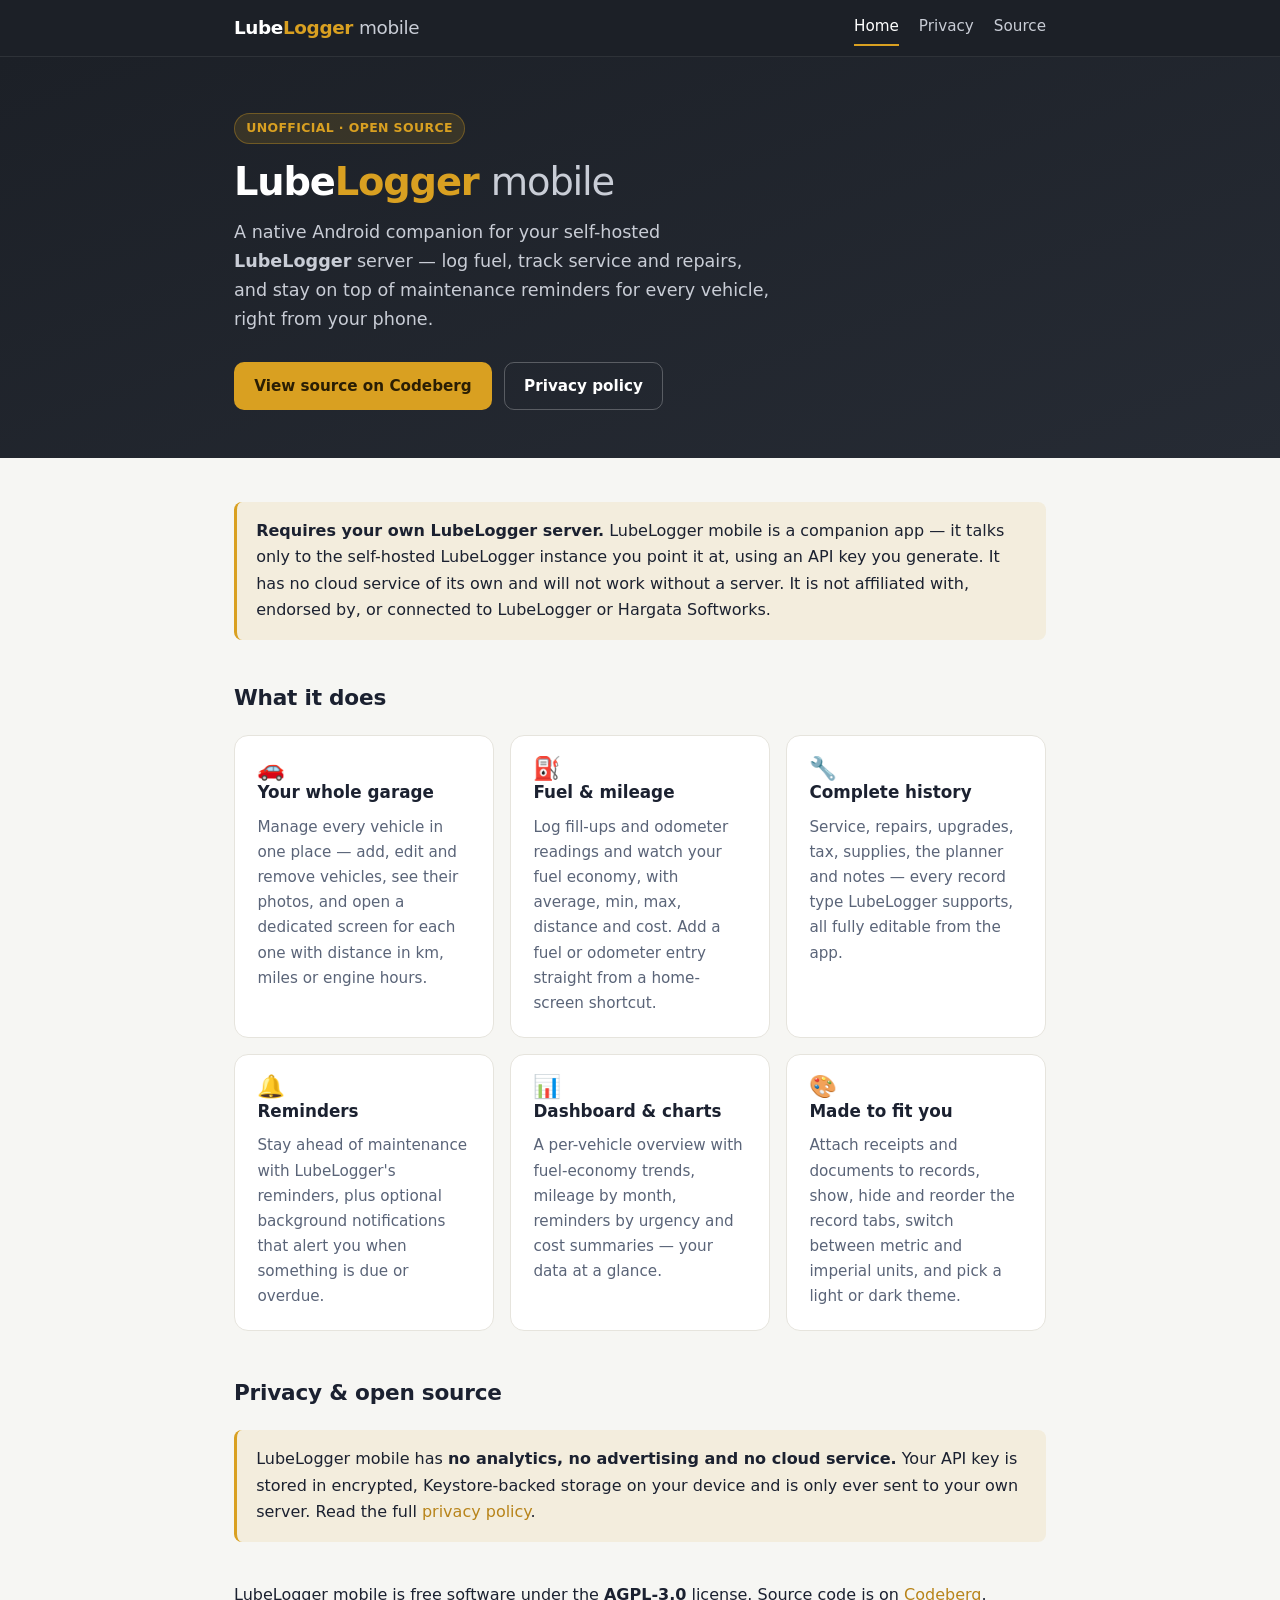
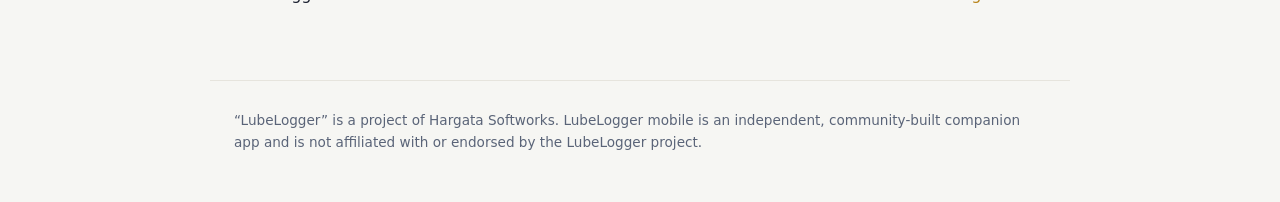
==== index.html @ 5e7508a0 "docs: add Codeberg Pages landing page and privacy policy" ====
<!DOCTYPE html>
<!-- Hosted on Codeberg Pages: https://doyouhost.codeberg.page/lubelogger-mobile/ -->
<html lang="en">
<head>
  <meta charset="utf-8">
  <meta name="viewport" content="width=device-width, initial-scale=1">
  <title>LubeLogger mobile — companion for a self-hosted LubeLogger vehicle manager</title>
  <meta name="description" content="LubeLogger mobile is an unofficial, open-source Android companion for a self-hosted LubeLogger server — track fuel, service, reminders and the full maintenance history of your vehicles.">
  <link rel="stylesheet" href="style.css">
</head>
<body>
  <nav class="nav">
    <div class="container">
      <a class="brand" href="index.html">Lube<span class="accent">Logger</span> <span class="sub">mobile</span></a>
      <div class="links">
        <a href="index.html" class="active">Home</a>
        <a href="privacy.html">Privacy</a>
        <a href="https://codeberg.org/DoYouHost/lubelogger-mobile">Source</a>
      </div>
    </div>
  </nav>

  <header class="hero">
    <div class="container">
      <span class="badge">Unofficial · Open source</span>
      <h1>Lube<span class="accent">Logger</span> <span class="sub">mobile</span></h1>
      <p class="tagline">A native Android companion for your self-hosted
      <strong>LubeLogger</strong> server — log fuel, track service and repairs, and stay on top
      of maintenance reminders for every vehicle, right from your phone.</p>
      <div class="cta">
        <a class="btn btn-primary" href="https://codeberg.org/DoYouHost/lubelogger-mobile">View source on Codeberg</a>
        <a class="btn btn-ghost" href="privacy.html">Privacy policy</a>
      </div>
    </div>
  </header>

  <main>
    <div class="container">
      <div class="callout">
        <strong>Requires your own LubeLogger server.</strong> LubeLogger mobile is a companion app — it
        talks only to the self-hosted LubeLogger instance you point it at, using an API key you
        generate. It has no cloud service of its own and will not work without a server. It is not
        affiliated with, endorsed by, or connected to LubeLogger or Hargata Softworks.
      </div>

      <h2 class="section-title">What it does</h2>
      <div class="features">
        <div class="feature">
          <div class="ico">🚗</div>
          <h3>Your whole garage</h3>
          <p>Manage every vehicle in one place — add, edit and remove vehicles, see their photos,
          and open a dedicated screen for each one with distance in km, miles or engine hours.</p>
        </div>
        <div class="feature">
          <div class="ico">⛽</div>
          <h3>Fuel &amp; mileage</h3>
          <p>Log fill-ups and odometer readings and watch your fuel economy, with average, min, max,
          distance and cost. Add a fuel or odometer entry straight from a home-screen shortcut.</p>
        </div>
        <div class="feature">
          <div class="ico">🔧</div>
          <h3>Complete history</h3>
          <p>Service, repairs, upgrades, tax, supplies, the planner and notes — every record type
          LubeLogger supports, all fully editable from the app.</p>
        </div>
        <div class="feature">
          <div class="ico">🔔</div>
          <h3>Reminders</h3>
          <p>Stay ahead of maintenance with LubeLogger's reminders, plus optional background
          notifications that alert you when something is due or overdue.</p>
        </div>
        <div class="feature">
          <div class="ico">📊</div>
          <h3>Dashboard &amp; charts</h3>
          <p>A per-vehicle overview with fuel-economy trends, mileage by month, reminders by urgency
          and cost summaries — your data at a glance.</p>
        </div>
        <div class="feature">
          <div class="ico">🎨</div>
          <h3>Made to fit you</h3>
          <p>Attach receipts and documents to records, show, hide and reorder the record tabs,
          switch between metric and imperial units, and pick a light or dark theme.</p>
        </div>
      </div>

      <h2 class="section-title">Privacy &amp; open source</h2>
      <div class="callout">
        LubeLogger mobile has <strong>no analytics, no advertising and no cloud service.</strong> Your
        API key is stored in encrypted, Keystore-backed storage on your device and is only ever sent
        to your own server. Read the full <a href="privacy.html">privacy policy</a>.
      </div>
      <p>LubeLogger mobile is free software under the <strong>AGPL-3.0</strong> license. Source code is
      on <a href="https://codeberg.org/DoYouHost/lubelogger-mobile">Codeberg</a>.</p>
    </div>
  </main>

  <footer>
    <div class="container">
      &ldquo;LubeLogger&rdquo; is a project of Hargata Softworks. LubeLogger mobile is an independent,
      community-built companion app and is not affiliated with or endorsed by the LubeLogger project.
    </div>
  </footer>
</body>
</html>
---- style.css ----
:root {
  --ink: #1c2027;
  --ink-2: #262b34;
  --accent: #d9a021;
  --accent-dark: #b8841a;
  --accent-ink: #2a1e04;
  --text: #1b2130;
  --muted: #5a6478;
  --bg: #f6f6f3;
  --card: #ffffff;
  --border: #e6e4dd;
  --gutter: 1.5rem;
  --card-pad: 1.75rem;
  --max: 860px;
}
@media (prefers-color-scheme: dark) {
  :root {
    --text: #ece9e1;
    --muted: #a8a294;
    --bg: #0f1114;
    --card: #1a1e24;
    --border: #2c313a;
  }
}

* { box-sizing: border-box; }
html { scroll-behavior: smooth; }
body {
  margin: 0;
  font-family: system-ui, -apple-system, "Segoe UI", Roboto, sans-serif;
  line-height: 1.65;
  color: var(--text);
  background: var(--bg);
  -webkit-font-smoothing: antialiased;
}

.container { max-width: var(--max); margin: 0 auto; padding: 0 var(--gutter); }

/* --- Top navigation --- */
.nav {
  position: sticky;
  top: 0;
  z-index: 10;
  background: var(--ink);
  color: #fff;
  border-bottom: 1px solid rgba(255, 255, 255, 0.08);
}
.nav .container {
  display: flex;
  align-items: center;
  justify-content: space-between;
  height: 56px;
}
.nav .brand {
  font-weight: 700;
  font-size: 1.15rem;
  letter-spacing: -0.02em;
  color: #fff;
  text-decoration: none;
}
.nav .brand .accent { color: var(--accent); }
.nav .brand .sub { color: #c9cdd6; font-weight: 400; }
.nav .links { display: flex; gap: 1.25rem; }
.nav .links a {
  color: #c9cdd6;
  text-decoration: none;
  font-size: 0.95rem;
  padding: 0.25rem 0;
  border-bottom: 2px solid transparent;
}
.nav .links a:hover { color: #fff; }
.nav .links a.active { color: #fff; border-bottom-color: var(--accent); }

/* --- Hero --- */
.hero {
  background: linear-gradient(160deg, var(--ink) 0%, var(--ink-2) 100%);
  color: #fff;
  padding: 3.5rem 0 3rem;
}
.hero h1 { margin: 0; font-size: 2.4rem; letter-spacing: -0.03em; line-height: 1.15; }
.hero h1 .accent { color: var(--accent); }
.hero h1 .sub { color: #c9cdd6; font-weight: 400; }
.hero .tagline { margin: 0.9rem 0 0; color: #c9cdd6; font-size: 1.1rem; max-width: 48ch; }
.hero .badge {
  display: inline-block;
  margin-bottom: 1rem;
  padding: 0.25rem 0.7rem;
  font-size: 0.78rem;
  font-weight: 600;
  letter-spacing: 0.03em;
  text-transform: uppercase;
  color: var(--accent);
  background: rgba(217, 160, 33, 0.14);
  border: 1px solid rgba(217, 160, 33, 0.35);
  border-radius: 999px;
}
.cta { display: flex; flex-wrap: wrap; gap: 0.75rem; margin-top: 1.75rem; }
.btn {
  display: inline-flex;
  align-items: center;
  gap: 0.45rem;
  padding: 0.65rem 1.2rem;
  border-radius: 10px;
  font-weight: 600;
  font-size: 0.95rem;
  text-decoration: none;
  border: 1px solid transparent;
}
.btn-primary { background: var(--accent); color: var(--accent-ink); }
.btn-primary:hover { background: var(--accent-dark); }
.btn-ghost { background: transparent; color: #fff; border-color: rgba(255, 255, 255, 0.25); }
.btn-ghost:hover { border-color: #fff; }

/* --- Sections --- */
main { padding: 2.75rem 0 1rem; }
.section-title { font-size: 1.35rem; letter-spacing: -0.01em; margin: 0 0 1.25rem; }
.callout {
  background: rgba(217, 160, 33, 0.10);
  border-left: 3px solid var(--accent);
  border-radius: 8px;
  padding: 1rem 1.2rem;
  margin: 0 0 2.5rem;
}
.callout strong { font-weight: 650; }

.features {
  display: grid;
  grid-template-columns: repeat(auto-fit, minmax(230px, 1fr));
  gap: 1rem;
  margin-bottom: 2.75rem;
}
.feature {
  background: var(--card);
  border: 1px solid var(--border);
  border-radius: 14px;
  padding: 1.3rem 1.4rem;
}
.feature h3 { margin: 0 0 0.5rem; font-size: 1.05rem; }
.feature p { margin: 0; color: var(--muted); font-size: 0.95rem; }
.feature .ico { font-size: 1.4rem; line-height: 1; }

a { color: var(--accent-dark); text-decoration: none; }
@media (prefers-color-scheme: dark) { a { color: var(--accent); } }
a:hover { text-decoration: underline; }

/* --- Article (privacy) --- */
.card {
  background: var(--card);
  border: 1px solid var(--border);
  border-radius: 14px;
  padding: var(--card-pad);
  box-shadow: 0 6px 24px rgba(16, 22, 34, 0.06);
}
.card h2 {
  font-size: 1.2rem;
  margin: 1.75rem 0 0.5rem;
  padding-top: 1.5rem;
  border-top: 1px solid var(--border);
}
.card h2:first-of-type { border-top: none; padding-top: 0; margin-top: 0.75rem; }
.card p:first-child { margin-top: 0; }
.card ul { padding-left: 1.25rem; margin: 0.5rem 0; }
.card li { margin: 0.35rem 0; }
.card strong { font-weight: 650; }
.updated { color: var(--muted); font-size: 0.9rem; margin: 0 0 1.25rem; }
.page-title { font-size: 1.9rem; letter-spacing: -0.02em; margin: 0.5rem 0 1.5rem; }

/* --- Footer --- */
footer {
  padding: 2.5rem 0 3rem;
  color: var(--muted);
  font-size: 0.85rem;
}
footer .container { border-top: 1px solid var(--border); padding-top: 1.75rem; }

@media (max-width: 520px) {
  .hero h1 { font-size: 2rem; }
  .nav .links { gap: 1rem; }
}
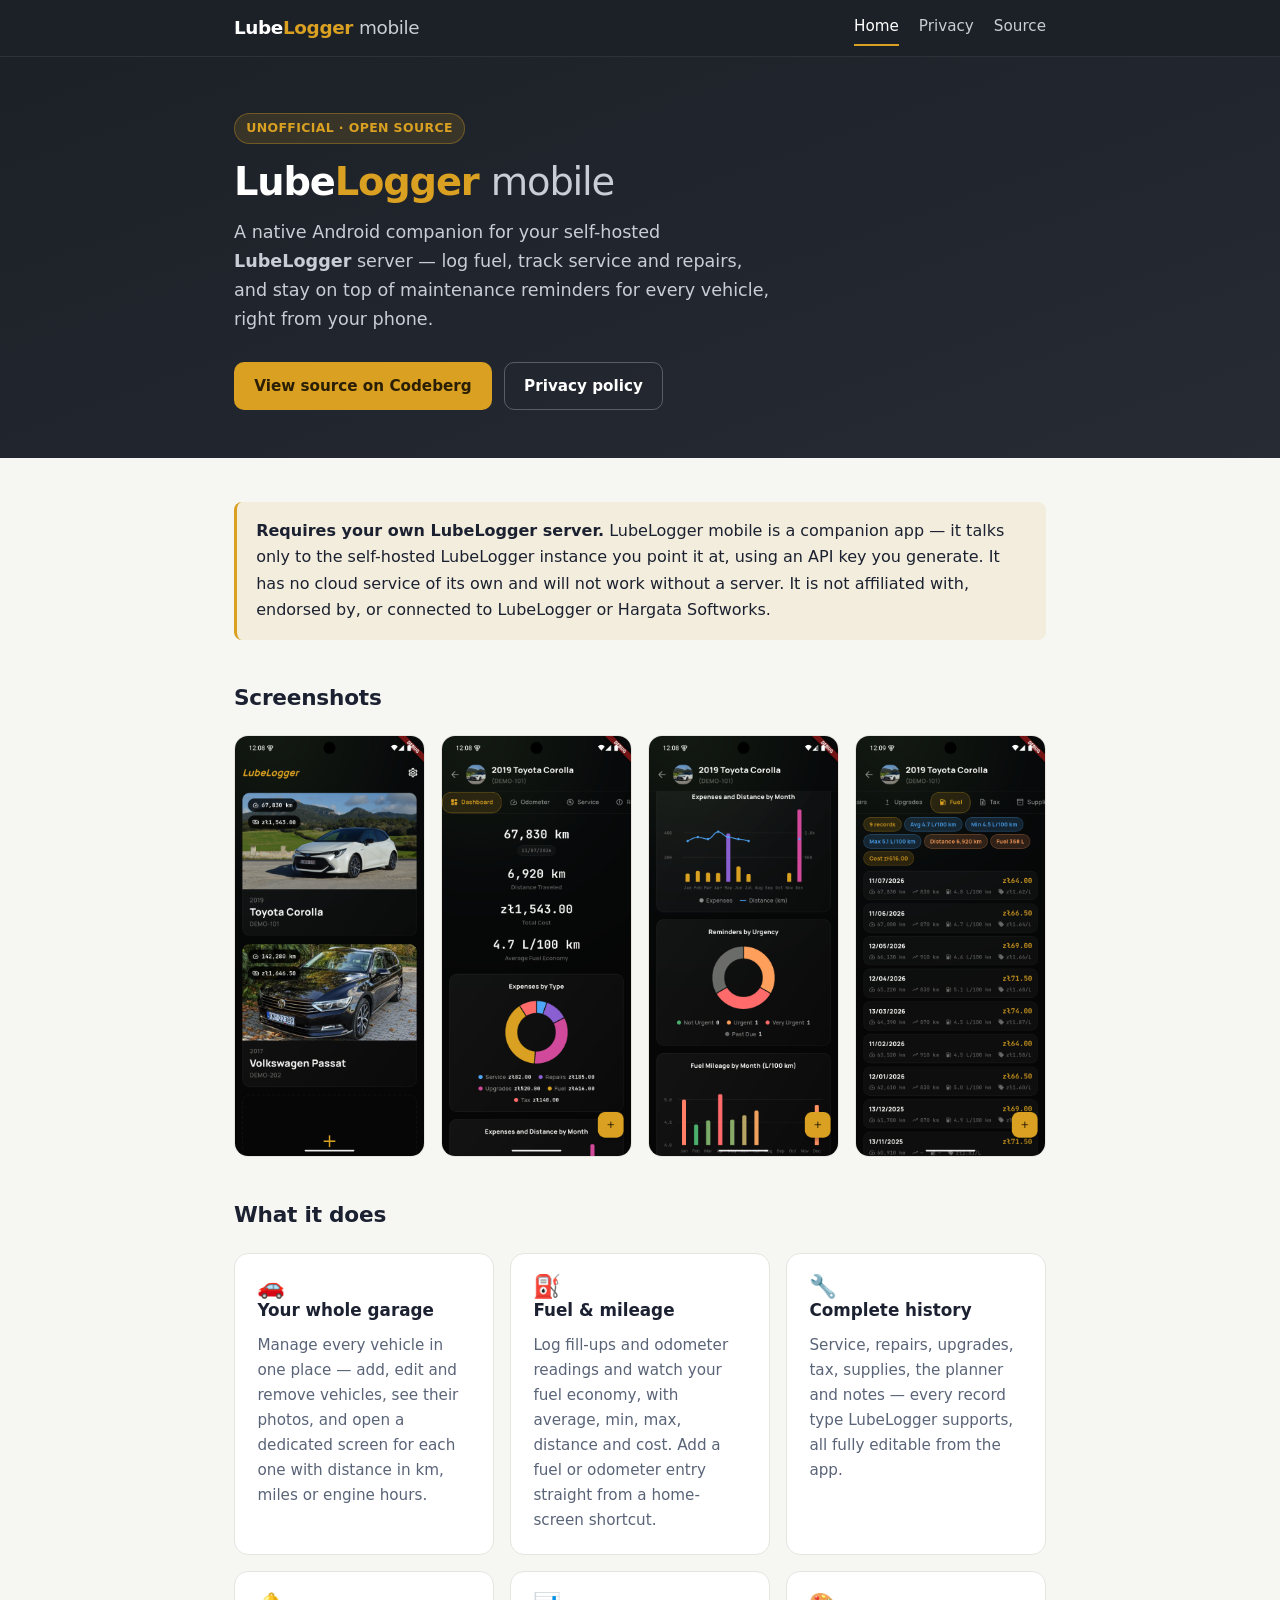
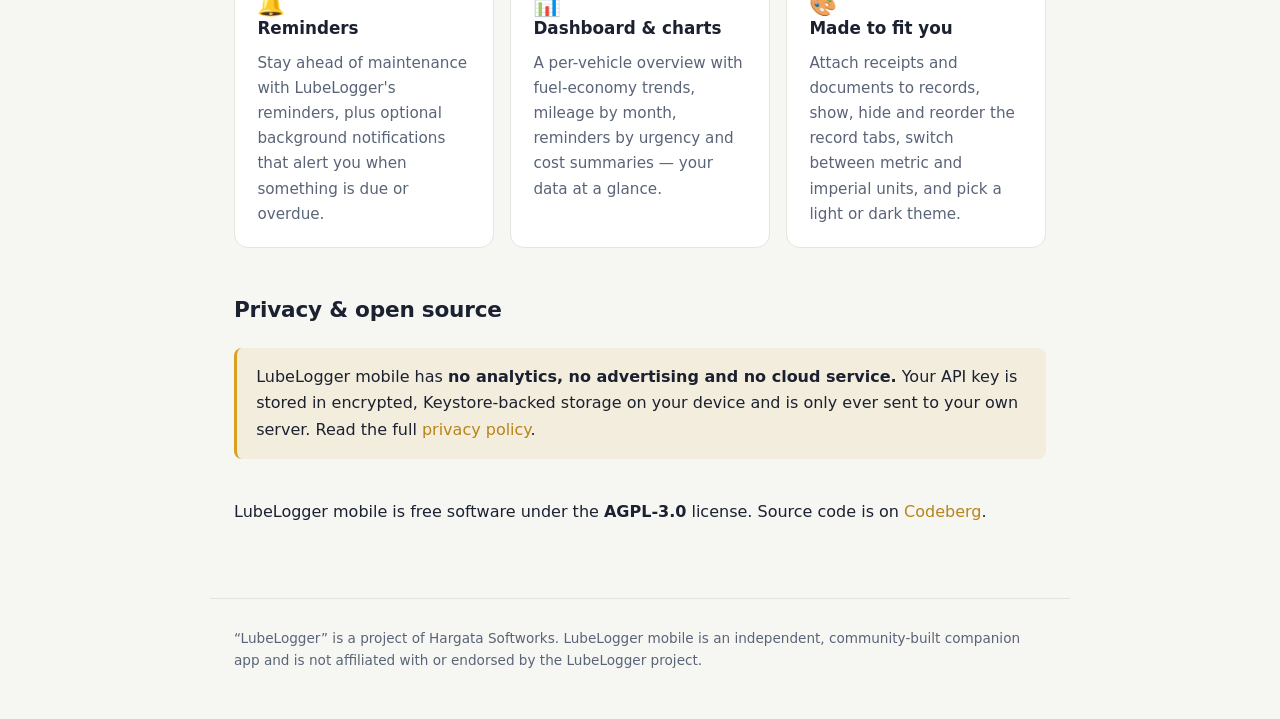
==== commit 2896f7d6: "docs(pages): add phone screenshot gallery to landing page" ====
--- a/index.html
+++ b/index.html
@@ -41,6 +41,14 @@
         talks only to the self-hosted LubeLogger instance you point it at, using an API key you
         generate. It has no cloud service of its own and will not work without a server. It is not
         affiliated with, endorsed by, or connected to LubeLogger or Hargata Softworks.
+      </div>
+
+      <h2 class="section-title">Screenshots</h2>
+      <div class="shots">
+        <img src="screenshots/phone-01-vehicles.png" alt="Garage — all your vehicles" loading="lazy">
+        <img src="screenshots/phone-02-dashboard.png" alt="Per-vehicle dashboard" loading="lazy">
+        <img src="screenshots/phone-03-dashboard-charts.png" alt="Dashboard charts" loading="lazy">
+        <img src="screenshots/phone-04-fuel.png" alt="Fuel records" loading="lazy">
       </div>
 
       <h2 class="section-title">What it does</h2>
--- a/style.css
+++ b/style.css
@@ -139,6 +139,21 @@
 .feature p { margin: 0; color: var(--muted); font-size: 0.95rem; }
 .feature .ico { font-size: 1.4rem; line-height: 1; }
 
+/* --- Screenshot gallery --- */
+.shots {
+  display: grid;
+  grid-template-columns: repeat(auto-fit, minmax(160px, 1fr));
+  gap: 1rem;
+  margin: 0 0 2.5rem;
+}
+.shots img {
+  width: 100%;
+  height: auto;
+  border: 1px solid var(--border);
+  border-radius: 14px;
+  display: block;
+}
+
 a { color: var(--accent-dark); text-decoration: none; }
 @media (prefers-color-scheme: dark) { a { color: var(--accent); } }
 a:hover { text-decoration: underline; }
